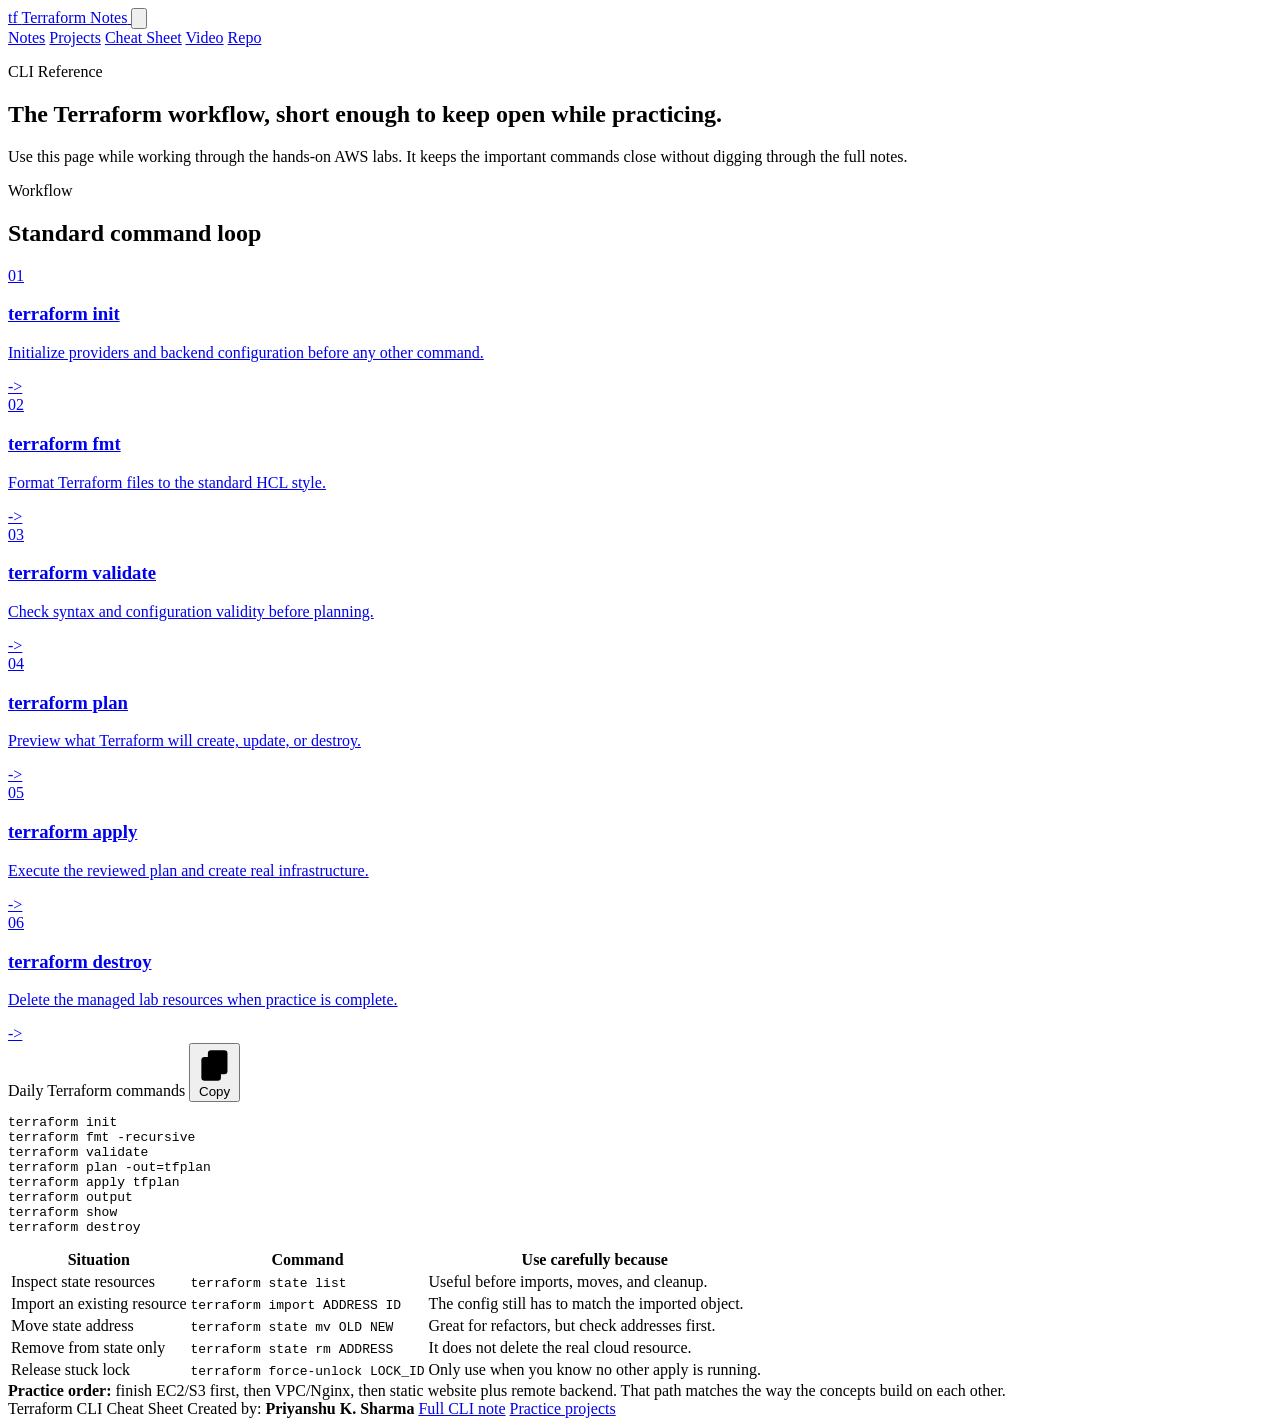
==== cheat-sheet.html @ c31a16b7 "feat: add author attribution to the footer of the cheat sheet" ====
<!DOCTYPE html>
<html lang="en">
<head>
  <meta charset="UTF-8">
  <meta name="viewport" content="width=device-width, initial-scale=1.0">
  <title>Terraform Cheat Sheet | One Shot Notes</title>
  <meta name="description" content="Terraform CLI cheat sheet for the Terraform In One Shot Hindi notes site.">
  <link rel="preconnect" href="https://fonts.googleapis.com">
  <link rel="preconnect" href="https://fonts.gstatic.com" crossorigin>
  <link href="https://fonts.googleapis.com/css2?family=DM+Sans:wght@400;500;600;700&family=Space+Mono:wght@400;700&display=swap" rel="stylesheet">
  <link rel="icon" href="assets/favicon.svg" type="image/svg+xml">
  <link rel="stylesheet" href="assets/css/site.css">
</head>
<body>
  <header class="site-header">
    <a class="brand" href="index.html" aria-label="Terraform Notes home">
      <span class="brand-mark">tf</span>
      <span>Terraform Notes</span>
    </a>
    <button class="nav-toggle" id="navToggle" aria-label="Toggle navigation" aria-expanded="false" aria-controls="siteNav">
      <svg viewBox="0 0 18 18" aria-hidden="true">
        <line x1="1" y1="4" x2="17" y2="4"/>
        <line x1="1" y1="9" x2="17" y2="9"/>
        <line x1="1" y1="14" x2="17" y2="14"/>
      </svg>
    </button>
    <nav class="site-nav" id="siteNav" aria-label="Primary navigation">
      <a href="index.html">Notes</a>
      <a href="projects.html">Projects</a>
      <a class="active" href="cheat-sheet.html">Cheat Sheet</a>
      <a href="https://www.youtube.com/watch?v=S9mohJI_R34" target="_blank" rel="noreferrer">Video</a>
      <a href="https://github.com/itspriyanshuks17/terraform_practice" target="_blank" rel="noreferrer">Repo</a>
    </nav>
  </header>

  <main class="page-shell">
    <section class="page-hero">
      <p class="eyebrow">CLI Reference</p>
      <h1>The Terraform workflow, short enough to keep open while practicing.</h1>
      <p>Use this page while working through the hands-on AWS labs. It keeps the important commands close without digging through the full notes.</p>
    </section>

    <section class="section">
      <div class="section-header">
        <span class="section-kicker">Workflow</span>
        <h2 class="section-title">Standard command loop</h2>
      </div>
      <div class="quick-grid">
        <a class="quick-card" href="note.html?id=cli">
          <div class="quick-label">01</div>
          <h3>terraform init</h3>
          <p>Initialize providers and backend configuration before any other command.</p>
          <span class="arrow">-&gt;</span>
        </a>
        <a class="quick-card" href="note.html?id=cli">
          <div class="quick-label">02</div>
          <h3>terraform fmt</h3>
          <p>Format Terraform files to the standard HCL style.</p>
          <span class="arrow">-&gt;</span>
        </a>
        <a class="quick-card" href="note.html?id=cli">
          <div class="quick-label">03</div>
          <h3>terraform validate</h3>
          <p>Check syntax and configuration validity before planning.</p>
          <span class="arrow">-&gt;</span>
        </a>
        <a class="quick-card" href="note.html?id=cli">
          <div class="quick-label">04</div>
          <h3>terraform plan</h3>
          <p>Preview what Terraform will create, update, or destroy.</p>
          <span class="arrow">-&gt;</span>
        </a>
        <a class="quick-card" href="note.html?id=cli">
          <div class="quick-label">05</div>
          <h3>terraform apply</h3>
          <p>Execute the reviewed plan and create real infrastructure.</p>
          <span class="arrow">-&gt;</span>
        </a>
        <a class="quick-card" href="note.html?id=cli">
          <div class="quick-label">06</div>
          <h3>terraform destroy</h3>
          <p>Delete the managed lab resources when practice is complete.</p>
          <span class="arrow">-&gt;</span>
        </a>
      </div>
    </section>

    <section class="article-section">
      <div class="code-card">
        <div class="code-title">
          <span>Daily Terraform commands</span>
          <button class="copy-btn" data-copy-btn aria-label="Copy code to clipboard">
            <svg viewBox="0 0 16 16" aria-hidden="true"><rect x="5" y="2" width="9" height="11" rx="1.5"/><rect x="2" y="5" width="9" height="11" rx="1.5"/></svg>
            <span>Copy</span>
          </button>
        </div>
        <pre><code>terraform init
terraform fmt -recursive
terraform validate
terraform plan -out=tfplan
terraform apply tfplan
terraform output
terraform show
terraform destroy</code></pre>
      </div>
    </section>

    <section class="article-section">
      <div class="note-table">
        <table>
          <thead>
            <tr>
              <th>Situation</th>
              <th>Command</th>
              <th>Use carefully because</th>
            </tr>
          </thead>
          <tbody>
            <tr>
              <td>Inspect state resources</td>
              <td><code>terraform state list</code></td>
              <td>Useful before imports, moves, and cleanup.</td>
            </tr>
            <tr>
              <td>Import an existing resource</td>
              <td><code>terraform import ADDRESS ID</code></td>
              <td>The config still has to match the imported object.</td>
            </tr>
            <tr>
              <td>Move state address</td>
              <td><code>terraform state mv OLD NEW</code></td>
              <td>Great for refactors, but check addresses first.</td>
            </tr>
            <tr>
              <td>Remove from state only</td>
              <td><code>terraform state rm ADDRESS</code></td>
              <td>It does not delete the real cloud resource.</td>
            </tr>
            <tr>
              <td>Release stuck lock</td>
              <td><code>terraform force-unlock LOCK_ID</code></td>
              <td>Only use when you know no other apply is running.</td>
            </tr>
          </tbody>
        </table>
      </div>
    </section>

    <section class="article-section">
      <div class="callout success">
        <strong>Practice order:</strong> finish EC2/S3 first, then VPC/Nginx, then static website plus remote backend. That path matches the way the concepts build on each other.
      </div>
    </section>
  </main>

  <footer class="site-footer">
    <span>Terraform CLI Cheat Sheet</span>
    <span>Created by: <strong>Priyanshu K. Sharma</strong></span>
    <span><a href="note.html?id=cli">Full CLI note</a></span>
    <span><a href="projects.html">Practice projects</a></span>
  </footer>
  <script src="assets/js/nav-toggle.js"></script>
</body>
</html>
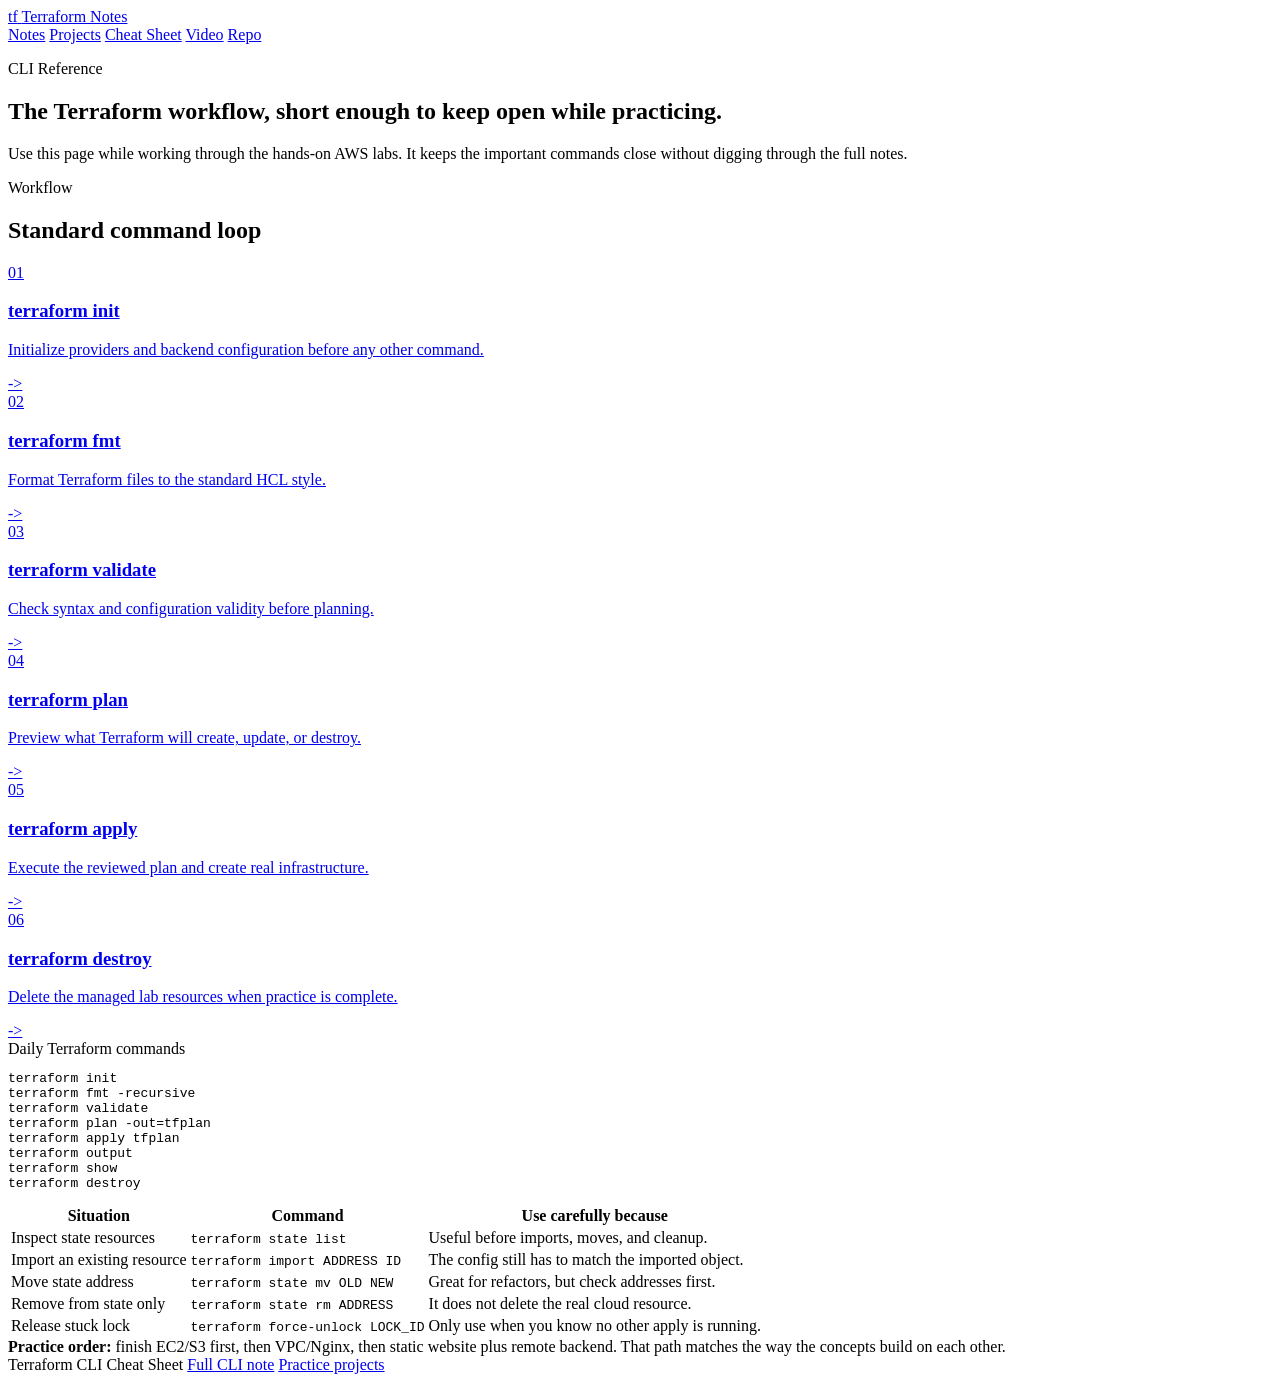
==== commit 0a5e5083: "feat: implement Terraform notes catalog system including note rendering, filtering, and site archite" ====
--- a/cheat-sheet.html
+++ b/cheat-sheet.html
@@ -17,14 +17,7 @@
       <span class="brand-mark">tf</span>
       <span>Terraform Notes</span>
     </a>
-    <button class="nav-toggle" id="navToggle" aria-label="Toggle navigation" aria-expanded="false" aria-controls="siteNav">
-      <svg viewBox="0 0 18 18" aria-hidden="true">
-        <line x1="1" y1="4" x2="17" y2="4"/>
-        <line x1="1" y1="9" x2="17" y2="9"/>
-        <line x1="1" y1="14" x2="17" y2="14"/>
-      </svg>
-    </button>
-    <nav class="site-nav" id="siteNav" aria-label="Primary navigation">
+    <nav class="site-nav" aria-label="Primary navigation">
       <a href="index.html">Notes</a>
       <a href="projects.html">Projects</a>
       <a class="active" href="cheat-sheet.html">Cheat Sheet</a>
@@ -87,13 +80,7 @@
 
     <section class="article-section">
       <div class="code-card">
-        <div class="code-title">
-          <span>Daily Terraform commands</span>
-          <button class="copy-btn" data-copy-btn aria-label="Copy code to clipboard">
-            <svg viewBox="0 0 16 16" aria-hidden="true"><rect x="5" y="2" width="9" height="11" rx="1.5"/><rect x="2" y="5" width="9" height="11" rx="1.5"/></svg>
-            <span>Copy</span>
-          </button>
-        </div>
+        <div class="code-title">Daily Terraform commands</div>
         <pre><code>terraform init
 terraform fmt -recursive
 terraform validate
@@ -155,10 +142,8 @@
 
   <footer class="site-footer">
     <span>Terraform CLI Cheat Sheet</span>
-    <span>Created by: <strong>Priyanshu K. Sharma</strong></span>
     <span><a href="note.html?id=cli">Full CLI note</a></span>
     <span><a href="projects.html">Practice projects</a></span>
   </footer>
-  <script src="assets/js/nav-toggle.js"></script>
 </body>
 </html>
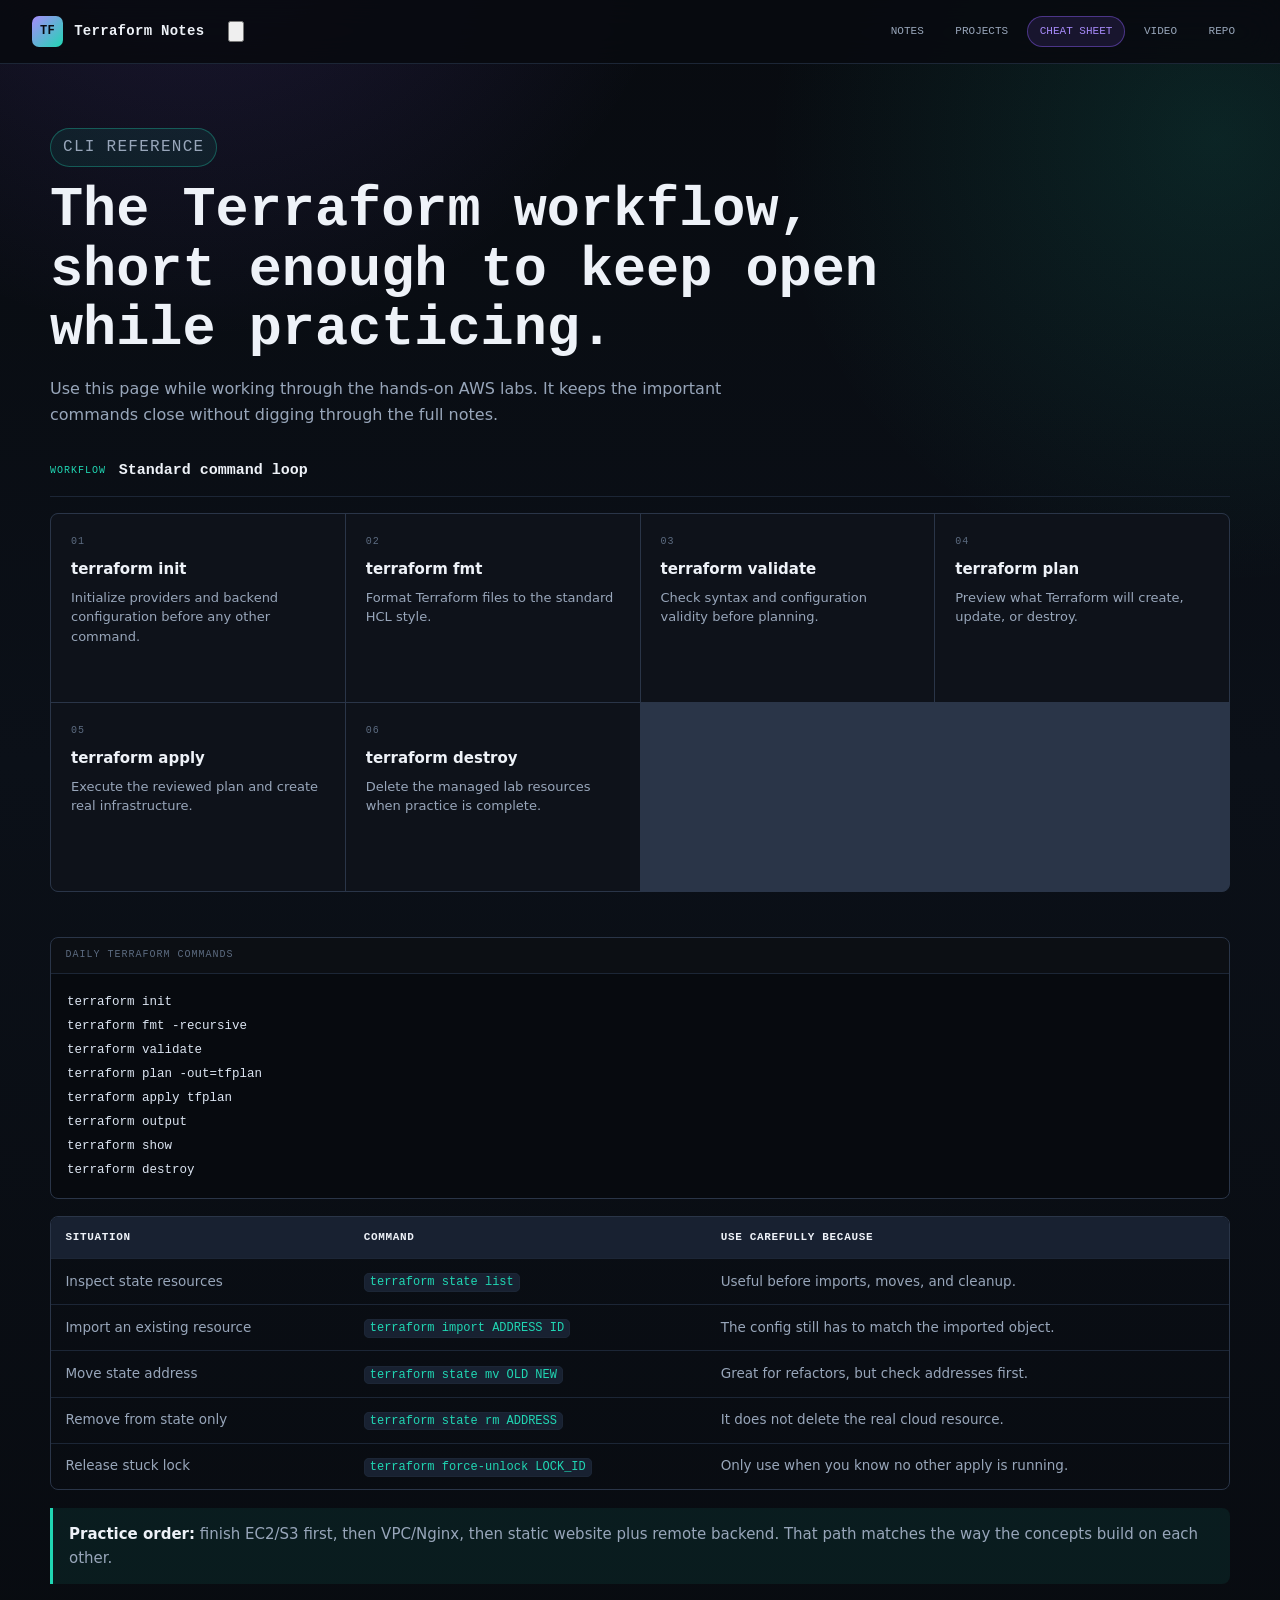
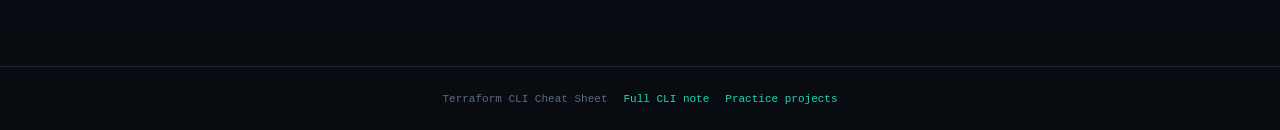
==== commit 4ff7dec0: "feat: implement mobile responsive navigation and collapsible sidebar with improved touch support and" ====
--- a/cheat-sheet.html
+++ b/cheat-sheet.html
@@ -17,7 +17,14 @@
       <span class="brand-mark">tf</span>
       <span>Terraform Notes</span>
     </a>
-    <nav class="site-nav" aria-label="Primary navigation">
+    <button class="nav-toggle" id="navToggle" aria-label="Toggle navigation" aria-expanded="false" aria-controls="siteNav">
+      <svg viewBox="0 0 18 18" aria-hidden="true">
+        <line x1="1" y1="4" x2="17" y2="4"/>
+        <line x1="1" y1="9" x2="17" y2="9"/>
+        <line x1="1" y1="14" x2="17" y2="14"/>
+      </svg>
+    </button>
+    <nav class="site-nav" id="siteNav" aria-label="Primary navigation">
       <a href="index.html">Notes</a>
       <a href="projects.html">Projects</a>
       <a class="active" href="cheat-sheet.html">Cheat Sheet</a>
@@ -145,5 +152,6 @@
     <span><a href="note.html?id=cli">Full CLI note</a></span>
     <span><a href="projects.html">Practice projects</a></span>
   </footer>
+  <script src="assets/js/nav-toggle.js"></script>
 </body>
 </html>
--- a/assets/css/site.css
+++ b/assets/css/site.css
@@ -0,0 +1,1056 @@
+:root {
+  --bg: #080b10;
+  --bg-soft: #0d1118;
+  --surface: #121824;
+  --surface-2: #182131;
+  --surface-3: #202b3d;
+  --border: #2a3548;
+  --border-soft: #1c2636;
+  --violet: #8b5cf6;
+  --violet-strong: #a78bfa;
+  --teal: #20d6b3;
+  --amber: #f59e0b;
+  --blue: #54a6ff;
+  --green: #39d98a;
+  --red: #ff6b6b;
+  --text: #eef2f8;
+  --muted: #98a6ba;
+  --dim: #5c6b80;
+  --code: #070a0f;
+  --mono: "Space Mono", ui-monospace, SFMono-Regular, Menlo, Consolas, monospace;
+  --sans: "DM Sans", system-ui, -apple-system, BlinkMacSystemFont, "Segoe UI", sans-serif;
+  --shadow: 0 22px 60px rgba(0, 0, 0, 0.32);
+}
+
+* {
+  box-sizing: border-box;
+}
+
+html {
+  scroll-behavior: smooth;
+}
+
+body {
+  margin: 0;
+  min-height: 100vh;
+  background:
+    radial-gradient(circle at 15% -10%, rgba(139, 92, 246, 0.18), transparent 32rem),
+    radial-gradient(circle at 95% 8%, rgba(32, 214, 179, 0.12), transparent 28rem),
+    linear-gradient(180deg, #080b10 0%, #0b1018 44%, #080b10 100%);
+  color: var(--text);
+  font-family: var(--sans);
+  font-size: 15px;
+  line-height: 1.6;
+}
+
+a {
+  color: inherit;
+}
+
+img {
+  display: block;
+  max-width: 100%;
+}
+
+.site-header {
+  position: sticky;
+  top: 0;
+  z-index: 20;
+  height: 64px;
+  display: flex;
+  align-items: center;
+  gap: 1.5rem;
+  padding: 0 2rem;
+  background: rgba(8, 11, 16, 0.9);
+  border-bottom: 1px solid var(--border-soft);
+  backdrop-filter: blur(18px);
+}
+
+.brand {
+  display: inline-flex;
+  align-items: center;
+  gap: 0.7rem;
+  color: var(--text);
+  font-family: var(--mono);
+  font-size: 14px;
+  font-weight: 700;
+  letter-spacing: 0.02em;
+  text-decoration: none;
+  white-space: nowrap;
+}
+
+.brand-mark {
+  width: 31px;
+  height: 31px;
+  display: inline-flex;
+  align-items: center;
+  justify-content: center;
+  border-radius: 7px;
+  color: #090b12;
+  background: linear-gradient(135deg, var(--violet-strong), var(--teal));
+  font-family: var(--mono);
+  font-size: 12px;
+  font-weight: 700;
+  text-transform: uppercase;
+}
+
+.site-nav {
+  margin-left: auto;
+  display: flex;
+  align-items: center;
+  gap: 0.35rem;
+  overflow-x: auto;
+}
+
+.site-nav a {
+  border: 1px solid transparent;
+  border-radius: 999px;
+  color: var(--muted);
+  font-family: var(--mono);
+  font-size: 11px;
+  line-height: 1;
+  padding: 0.55rem 0.75rem;
+  text-decoration: none;
+  text-transform: uppercase;
+  white-space: nowrap;
+}
+
+.site-nav a:hover,
+.site-nav a.active {
+  border-color: rgba(139, 92, 246, 0.45);
+  background: rgba(139, 92, 246, 0.13);
+  color: var(--violet-strong);
+}
+
+.hero {
+  width: min(1180px, calc(100% - 4rem));
+  margin: 0 auto;
+  min-height: 560px;
+  display: grid;
+  grid-template-columns: minmax(0, 1.04fr) minmax(320px, 0.82fr);
+  align-items: center;
+  gap: clamp(2rem, 4vw, 4rem);
+  padding: 3rem 0 2rem;
+}
+
+.hero-copy {
+  min-width: 0;
+}
+
+.eyebrow {
+  width: fit-content;
+  margin: 0 0 1rem;
+  border: 1px solid rgba(32, 214, 179, 0.32);
+  border-radius: 999px;
+  background: rgba(32, 214, 179, 0.08);
+  color: var(--teal);
+  font-family: var(--mono);
+  font-size: 11px;
+  letter-spacing: 0.08em;
+  padding: 0.35rem 0.75rem;
+  text-transform: uppercase;
+}
+
+.hero h1 {
+  max-width: 770px;
+  margin: 0;
+  font-family: var(--mono);
+  font-size: 4.35rem;
+  line-height: 1.05;
+  letter-spacing: 0;
+}
+
+.hero-sub {
+  max-width: 680px;
+  margin: 1.25rem 0 0;
+  color: var(--muted);
+  font-size: 1.02rem;
+}
+
+.hero-actions {
+  display: flex;
+  flex-wrap: wrap;
+  gap: 0.75rem;
+  margin-top: 1.6rem;
+}
+
+.btn {
+  display: inline-flex;
+  align-items: center;
+  justify-content: center;
+  min-height: 40px;
+  border: 1px solid var(--border);
+  border-radius: 8px;
+  background: var(--surface);
+  color: var(--text);
+  font-family: var(--mono);
+  font-size: 12px;
+  font-weight: 700;
+  letter-spacing: 0.02em;
+  padding: 0.7rem 1rem;
+  text-decoration: none;
+  text-transform: uppercase;
+  transition: transform 0.16s ease, border-color 0.16s ease, background 0.16s ease;
+}
+
+.btn:hover {
+  border-color: var(--teal);
+  transform: translateY(-1px);
+}
+
+.btn.primary {
+  border-color: transparent;
+  background: linear-gradient(135deg, var(--violet), var(--teal));
+  color: #05070b;
+}
+
+.hero-stats {
+  display: flex;
+  flex-wrap: wrap;
+  gap: 1.8rem;
+  margin-top: 2rem;
+}
+
+.hero-stats div {
+  min-width: 92px;
+}
+
+.hero-stats strong {
+  display: block;
+  color: var(--violet-strong);
+  font-family: var(--mono);
+  font-size: 1.75rem;
+  line-height: 1;
+}
+
+.hero-stats span {
+  color: var(--dim);
+  font-family: var(--mono);
+  font-size: 10px;
+  letter-spacing: 0.1em;
+  text-transform: uppercase;
+}
+
+.video-preview {
+  position: relative;
+  align-self: center;
+  overflow: hidden;
+  border: 1px solid var(--border);
+  border-radius: 8px;
+  background: var(--surface);
+  box-shadow: var(--shadow);
+  text-decoration: none;
+}
+
+.video-preview::after {
+  content: "";
+  position: absolute;
+  inset: 0;
+  border: 1px solid rgba(255, 255, 255, 0.06);
+  border-radius: inherit;
+  pointer-events: none;
+}
+
+.video-preview img {
+  width: 100%;
+  aspect-ratio: 16 / 9;
+  object-fit: cover;
+  filter: saturate(1.05) contrast(1.04);
+  transition: transform 0.25s ease;
+}
+
+.video-preview:hover img {
+  transform: scale(1.025);
+}
+
+.play-chip {
+  position: absolute;
+  right: 1rem;
+  bottom: 1rem;
+  border-radius: 999px;
+  background: rgba(8, 11, 16, 0.88);
+  border: 1px solid rgba(255, 255, 255, 0.14);
+  color: var(--text);
+  font-family: var(--mono);
+  font-size: 11px;
+  font-weight: 700;
+  padding: 0.45rem 0.75rem;
+  text-transform: uppercase;
+}
+
+.toolbar {
+  width: min(1180px, calc(100% - 4rem));
+  margin: 0 auto;
+  display: flex;
+  align-items: end;
+  gap: 1rem;
+  padding: 0 0 1rem;
+}
+
+.search-box {
+  flex: 1;
+  position: relative;
+}
+
+.search-box span {
+  display: block;
+  margin-bottom: 0.4rem;
+  color: var(--dim);
+  font-family: var(--mono);
+  font-size: 10px;
+  letter-spacing: 0.1em;
+  text-transform: uppercase;
+}
+
+.search-box input {
+  width: 100%;
+  min-height: 44px;
+  border: 1px solid var(--border);
+  border-radius: 8px;
+  background: rgba(18, 24, 36, 0.85);
+  color: var(--text);
+  font: 500 14px var(--sans);
+  outline: none;
+  padding: 0.72rem 0.95rem;
+}
+
+.search-box input:focus {
+  border-color: var(--violet);
+  box-shadow: 0 0 0 3px rgba(139, 92, 246, 0.16);
+}
+
+.visible-count {
+  min-height: 44px;
+  display: flex;
+  align-items: center;
+  border: 1px solid var(--border);
+  border-radius: 8px;
+  background: rgba(18, 24, 36, 0.7);
+  color: var(--muted);
+  font-family: var(--mono);
+  font-size: 11px;
+  padding: 0 0.95rem;
+  white-space: nowrap;
+}
+
+.visible-count strong {
+  color: var(--teal);
+  margin-right: 0.35rem;
+}
+
+.filter-bar {
+  width: min(1180px, calc(100% - 4rem));
+  margin: 0 auto 1.5rem;
+  display: flex;
+  flex-wrap: wrap;
+  gap: 0.55rem;
+}
+
+.filter-btn {
+  border: 1px solid var(--border);
+  border-radius: 999px;
+  background: transparent;
+  color: var(--muted);
+  cursor: pointer;
+  font-family: var(--mono);
+  font-size: 10.5px;
+  letter-spacing: 0.06em;
+  padding: 0.55rem 0.8rem;
+  text-transform: uppercase;
+}
+
+.filter-btn:hover,
+.filter-btn.active {
+  border-color: var(--violet);
+  background: rgba(139, 92, 246, 0.16);
+  color: var(--violet-strong);
+}
+
+.catalog {
+  width: min(1180px, calc(100% - 4rem));
+  margin: 0 auto;
+  padding-bottom: 4rem;
+}
+
+.section {
+  margin-bottom: 2.8rem;
+}
+
+.section-header {
+  display: flex;
+  align-items: center;
+  gap: 0.8rem;
+  margin-bottom: 1rem;
+  border-bottom: 1px solid var(--border-soft);
+  padding-bottom: 0.8rem;
+}
+
+.section-kicker {
+  color: var(--teal);
+  font-family: var(--mono);
+  font-size: 10px;
+  letter-spacing: 0.1em;
+  text-transform: uppercase;
+}
+
+.section-title {
+  margin: 0;
+  color: var(--text);
+  font-family: var(--mono);
+  font-size: 15px;
+}
+
+.section-count {
+  margin-left: auto;
+  color: var(--dim);
+  font-family: var(--mono);
+  font-size: 11px;
+}
+
+.notes-grid,
+.project-grid,
+.quick-grid {
+  display: grid;
+  grid-template-columns: repeat(auto-fit, minmax(290px, 1fr));
+  gap: 1px;
+  overflow: hidden;
+  border: 1px solid var(--border);
+  border-radius: 8px;
+  background: var(--border);
+}
+
+.note-card,
+.project-card,
+.quick-card {
+  position: relative;
+  display: block;
+  min-height: 188px;
+  background: rgba(13, 17, 24, 0.96);
+  padding: 1.25rem;
+  color: var(--text);
+  text-decoration: none;
+  transition: background 0.16s ease;
+}
+
+.note-card::before,
+.project-card::before,
+.quick-card::before {
+  content: "";
+  position: absolute;
+  inset: 0 auto 0 0;
+  width: 3px;
+  background: transparent;
+  transition: background 0.16s ease;
+}
+
+.note-card:hover,
+.project-card:hover,
+.quick-card:hover {
+  background: var(--surface);
+}
+
+.note-card:hover::before,
+.project-card:hover::before,
+.quick-card:hover::before {
+  background: var(--teal);
+}
+
+.note-num,
+.project-level,
+.quick-label {
+  color: var(--dim);
+  font-family: var(--mono);
+  font-size: 10px;
+  letter-spacing: 0.1em;
+  margin-bottom: 0.65rem;
+  text-transform: uppercase;
+}
+
+.note-title,
+.project-card h3,
+.quick-card h3 {
+  margin: 0 1.5rem 0.5rem 0;
+  color: var(--text);
+  font-size: 15px;
+  font-weight: 700;
+  line-height: 1.3;
+}
+
+.note-desc,
+.project-card p,
+.quick-card p {
+  margin: 0 0 0.9rem;
+  color: var(--muted);
+  font-size: 13px;
+  line-height: 1.5;
+}
+
+.tag-row {
+  display: flex;
+  flex-wrap: wrap;
+  gap: 0.4rem;
+}
+
+.tag {
+  border: 1px solid rgba(32, 214, 179, 0.22);
+  border-radius: 5px;
+  background: rgba(32, 214, 179, 0.08);
+  color: var(--teal);
+  font-family: var(--mono);
+  font-size: 9px;
+  letter-spacing: 0.06em;
+  padding: 0.2rem 0.42rem;
+  text-transform: uppercase;
+}
+
+.tag.violet {
+  border-color: rgba(139, 92, 246, 0.25);
+  background: rgba(139, 92, 246, 0.1);
+  color: var(--violet-strong);
+}
+
+.tag.amber {
+  border-color: rgba(245, 158, 11, 0.25);
+  background: rgba(245, 158, 11, 0.1);
+  color: var(--amber);
+}
+
+.arrow {
+  position: absolute;
+  top: 1.25rem;
+  right: 1.2rem;
+  color: var(--teal);
+  font-family: var(--mono);
+  opacity: 0;
+  transform: translateX(-4px);
+  transition: opacity 0.16s ease, transform 0.16s ease;
+}
+
+.note-card:hover .arrow,
+.project-card:hover .arrow,
+.quick-card:hover .arrow {
+  opacity: 1;
+  transform: translateX(0);
+}
+
+.hidden,
+.section.hidden {
+  display: none !important;
+}
+
+.no-results {
+  display: none;
+  width: min(1180px, calc(100% - 4rem));
+  margin: 0 auto 4rem;
+  border: 1px dashed var(--border);
+  border-radius: 8px;
+  color: var(--muted);
+  padding: 3rem 1.5rem;
+  text-align: center;
+}
+
+.empty-mark {
+  width: 44px;
+  height: 44px;
+  display: inline-flex;
+  align-items: center;
+  justify-content: center;
+  border: 1px solid var(--border);
+  border-radius: 8px;
+  color: var(--amber);
+  font-family: var(--mono);
+  font-weight: 700;
+  margin-bottom: 0.8rem;
+}
+
+.page-shell {
+  width: min(1180px, calc(100% - 4rem));
+  margin: 0 auto;
+  padding: 3rem 0 4rem;
+}
+
+.page-hero {
+  margin-bottom: 2rem;
+}
+
+.page-hero .eyebrow {
+  margin-bottom: 0.9rem;
+}
+
+.page-hero h1 {
+  max-width: 840px;
+  margin: 0;
+  font-family: var(--mono);
+  font-size: 3.45rem;
+  line-height: 1.08;
+}
+
+.page-hero p {
+  max-width: 760px;
+  margin: 1rem 0 0;
+  color: var(--muted);
+  font-size: 1rem;
+}
+
+.note-layout {
+  display: grid;
+  grid-template-columns: 250px minmax(0, 1fr);
+  gap: 2rem;
+  align-items: start;
+}
+
+.note-sidebar {
+  position: sticky;
+  top: 86px;
+  max-height: calc(100vh - 112px);
+  overflow: auto;
+  border: 1px solid var(--border);
+  border-radius: 8px;
+  background: rgba(13, 17, 24, 0.78);
+  padding: 0.75rem;
+}
+
+.note-sidebar h2 {
+  margin: 0.2rem 0 0.7rem;
+  color: var(--dim);
+  font-family: var(--mono);
+  font-size: 10px;
+  letter-spacing: 0.1em;
+  text-transform: uppercase;
+}
+
+.side-link {
+  display: block;
+  border-radius: 7px;
+  color: var(--muted);
+  font-size: 13px;
+  padding: 0.48rem 0.55rem;
+  text-decoration: none;
+}
+
+.side-link:hover,
+.side-link.active {
+  background: var(--surface-2);
+  color: var(--text);
+}
+
+.note-article {
+  min-width: 0;
+}
+
+.note-topline {
+  display: flex;
+  flex-wrap: wrap;
+  align-items: center;
+  gap: 0.5rem;
+  margin-bottom: 0.8rem;
+}
+
+.note-article h1 {
+  margin: 0;
+  color: var(--text);
+  font-family: var(--mono);
+  font-size: 2.85rem;
+  line-height: 1.1;
+}
+
+.note-summary {
+  max-width: 760px;
+  margin: 1rem 0 1.6rem;
+  color: var(--muted);
+  font-size: 1rem;
+}
+
+.article-section {
+  margin: 1.1rem 0;
+}
+
+.article-section > h2 {
+  margin: 2rem 0 0.8rem;
+  border-bottom: 1px solid var(--border-soft);
+  color: var(--text);
+  font-family: var(--mono);
+  font-size: 15px;
+  padding-bottom: 0.6rem;
+}
+
+.lead {
+  color: var(--muted);
+  margin: 0 0 1rem;
+}
+
+.feature-grid {
+  display: grid;
+  grid-template-columns: repeat(auto-fit, minmax(210px, 1fr));
+  gap: 1px;
+  overflow: hidden;
+  border: 1px solid var(--border);
+  border-radius: 8px;
+  background: var(--border);
+}
+
+.feature-item {
+  background: var(--surface);
+  padding: 1rem;
+}
+
+.feature-item h3 {
+  margin: 0 0 0.35rem;
+  color: var(--teal);
+  font-size: 13px;
+}
+
+.feature-item p {
+  margin: 0;
+  color: var(--muted);
+  font-size: 13px;
+}
+
+.callout {
+  border-left: 3px solid var(--violet);
+  border-radius: 0 8px 8px 0;
+  background: rgba(139, 92, 246, 0.08);
+  color: var(--muted);
+  padding: 0.9rem 1rem;
+}
+
+.callout strong {
+  color: var(--text);
+}
+
+.callout.success {
+  border-color: var(--teal);
+  background: rgba(32, 214, 179, 0.08);
+}
+
+.callout.warn {
+  border-color: var(--amber);
+  background: rgba(245, 158, 11, 0.08);
+}
+
+.code-card {
+  overflow: hidden;
+  border: 1px solid var(--border);
+  border-radius: 8px;
+  background: var(--code);
+}
+
+.code-title {
+  display: flex;
+  align-items: center;
+  min-height: 36px;
+  border-bottom: 1px solid var(--border-soft);
+  background: rgba(255, 255, 255, 0.02);
+  color: var(--dim);
+  font-family: var(--mono);
+  font-size: 10px;
+  letter-spacing: 0.1em;
+  padding: 0 0.9rem;
+  text-transform: uppercase;
+}
+
+pre {
+  margin: 0;
+  overflow-x: auto;
+  padding: 1rem;
+}
+
+code {
+  font-family: var(--mono);
+  font-size: 12.5px;
+}
+
+pre code {
+  color: #dce5f2;
+  line-height: 1.7;
+}
+
+p code,
+li code,
+td code {
+  border: 1px solid var(--border-soft);
+  border-radius: 5px;
+  background: var(--surface-2);
+  color: var(--teal);
+  font-size: 12px;
+  padding: 0.08rem 0.32rem;
+}
+
+.note-table {
+  width: 100%;
+  overflow: auto;
+  border: 1px solid var(--border);
+  border-radius: 8px;
+}
+
+table {
+  width: 100%;
+  border-collapse: collapse;
+  min-width: 620px;
+}
+
+th,
+td {
+  border-bottom: 1px solid var(--border-soft);
+  padding: 0.72rem 0.9rem;
+  text-align: left;
+  vertical-align: top;
+}
+
+th {
+  background: var(--surface-2);
+  color: var(--text);
+  font-family: var(--mono);
+  font-size: 11px;
+  letter-spacing: 0.06em;
+  text-transform: uppercase;
+}
+
+td {
+  color: var(--muted);
+  font-size: 13.5px;
+}
+
+tr:last-child td {
+  border-bottom: 0;
+}
+
+.flow-list {
+  display: grid;
+  gap: 0.75rem;
+}
+
+.flow-step {
+  display: grid;
+  grid-template-columns: 36px minmax(0, 1fr);
+  gap: 0.75rem;
+  align-items: start;
+}
+
+.flow-num {
+  width: 30px;
+  height: 30px;
+  display: inline-flex;
+  align-items: center;
+  justify-content: center;
+  border-radius: 50%;
+  background: linear-gradient(135deg, var(--violet), var(--teal));
+  color: #05070b;
+  font-family: var(--mono);
+  font-size: 12px;
+  font-weight: 700;
+}
+
+.flow-step h3 {
+  margin: 0 0 0.15rem;
+  font-size: 14px;
+}
+
+.flow-step p {
+  margin: 0;
+  color: var(--muted);
+  font-size: 13px;
+}
+
+.clean-list {
+  display: grid;
+  gap: 0.6rem;
+  margin: 0;
+  padding-left: 1.1rem;
+  color: var(--muted);
+}
+
+.clean-list strong {
+  color: var(--text);
+}
+
+.pager {
+  display: flex;
+  justify-content: space-between;
+  gap: 1rem;
+  margin-top: 2rem;
+  border-top: 1px solid var(--border-soft);
+  padding-top: 1.2rem;
+}
+
+.pager a {
+  max-width: 48%;
+  border: 1px solid var(--border);
+  border-radius: 8px;
+  background: var(--surface);
+  color: var(--text);
+  font-family: var(--mono);
+  font-size: 12px;
+  padding: 0.8rem 1rem;
+  text-decoration: none;
+}
+
+.pager a:hover {
+  border-color: var(--teal);
+}
+
+.project-detail {
+  margin-bottom: 2rem;
+  border: 1px solid var(--border);
+  border-radius: 8px;
+  background: rgba(13, 17, 24, 0.75);
+  padding: 1.25rem;
+}
+
+.project-detail h2 {
+  margin: 0 0 0.5rem;
+  font-family: var(--mono);
+  font-size: 17px;
+}
+
+.project-meta {
+  display: flex;
+  flex-wrap: wrap;
+  gap: 0.5rem;
+  margin: 0.85rem 0 1rem;
+}
+
+.resource-links {
+  display: flex;
+  flex-wrap: wrap;
+  gap: 0.65rem;
+  margin-top: 1rem;
+}
+
+.resource-links a {
+  color: var(--teal);
+  font-family: var(--mono);
+  font-size: 12px;
+  text-decoration: none;
+}
+
+.resource-links a:hover {
+  text-decoration: underline;
+}
+
+.site-footer {
+  display: flex;
+  flex-wrap: wrap;
+  justify-content: center;
+  gap: 0.6rem 1rem;
+  border-top: 1px solid var(--border-soft);
+  color: var(--dim);
+  font-family: var(--mono);
+  font-size: 11px;
+  padding: 1.5rem 2rem;
+  text-align: center;
+}
+
+.site-footer a {
+  color: var(--teal);
+  text-decoration: none;
+}
+
+.site-footer a:hover {
+  text-decoration: underline;
+}
+
+::-webkit-scrollbar {
+  width: 8px;
+  height: 8px;
+}
+
+::-webkit-scrollbar-track {
+  background: var(--bg);
+}
+
+::-webkit-scrollbar-thumb {
+  background: var(--surface-3);
+  border-radius: 999px;
+}
+
+@media (max-width: 900px) {
+  .site-header {
+    height: auto;
+    align-items: flex-start;
+    flex-direction: column;
+    gap: 0.75rem;
+    padding: 0.85rem 1rem;
+  }
+
+  .site-nav {
+    width: 100%;
+    margin-left: 0;
+    padding-bottom: 0.15rem;
+  }
+
+  .hero {
+    width: min(100% - 2rem, 680px);
+    min-height: 0;
+    grid-template-columns: 1fr;
+    padding: 2rem 0 1.5rem;
+  }
+
+  .toolbar,
+  .filter-bar,
+  .catalog,
+  .no-results,
+  .page-shell {
+    width: min(100% - 2rem, 680px);
+  }
+
+  .toolbar {
+    align-items: stretch;
+    flex-direction: column;
+  }
+
+  .visible-count {
+    justify-content: center;
+  }
+
+  .note-layout {
+    grid-template-columns: 1fr;
+  }
+
+  .note-sidebar {
+    position: static;
+    max-height: none;
+  }
+
+  .hero h1 {
+    font-size: 3rem;
+  }
+
+  .page-hero h1 {
+    font-size: 2.75rem;
+  }
+
+  .note-article h1 {
+    font-size: 2.35rem;
+  }
+}
+
+@media (max-width: 560px) {
+  body {
+    font-size: 14px;
+  }
+
+  .hero h1,
+  .page-hero h1,
+  .note-article h1 {
+    font-size: 2rem;
+  }
+
+  .hero-stats {
+    gap: 1rem;
+  }
+
+  .notes-grid,
+  .project-grid,
+  .quick-grid {
+    grid-template-columns: 1fr;
+  }
+
+  .pager {
+    flex-direction: column;
+  }
+
+  .pager a {
+    max-width: 100%;
+  }
+}
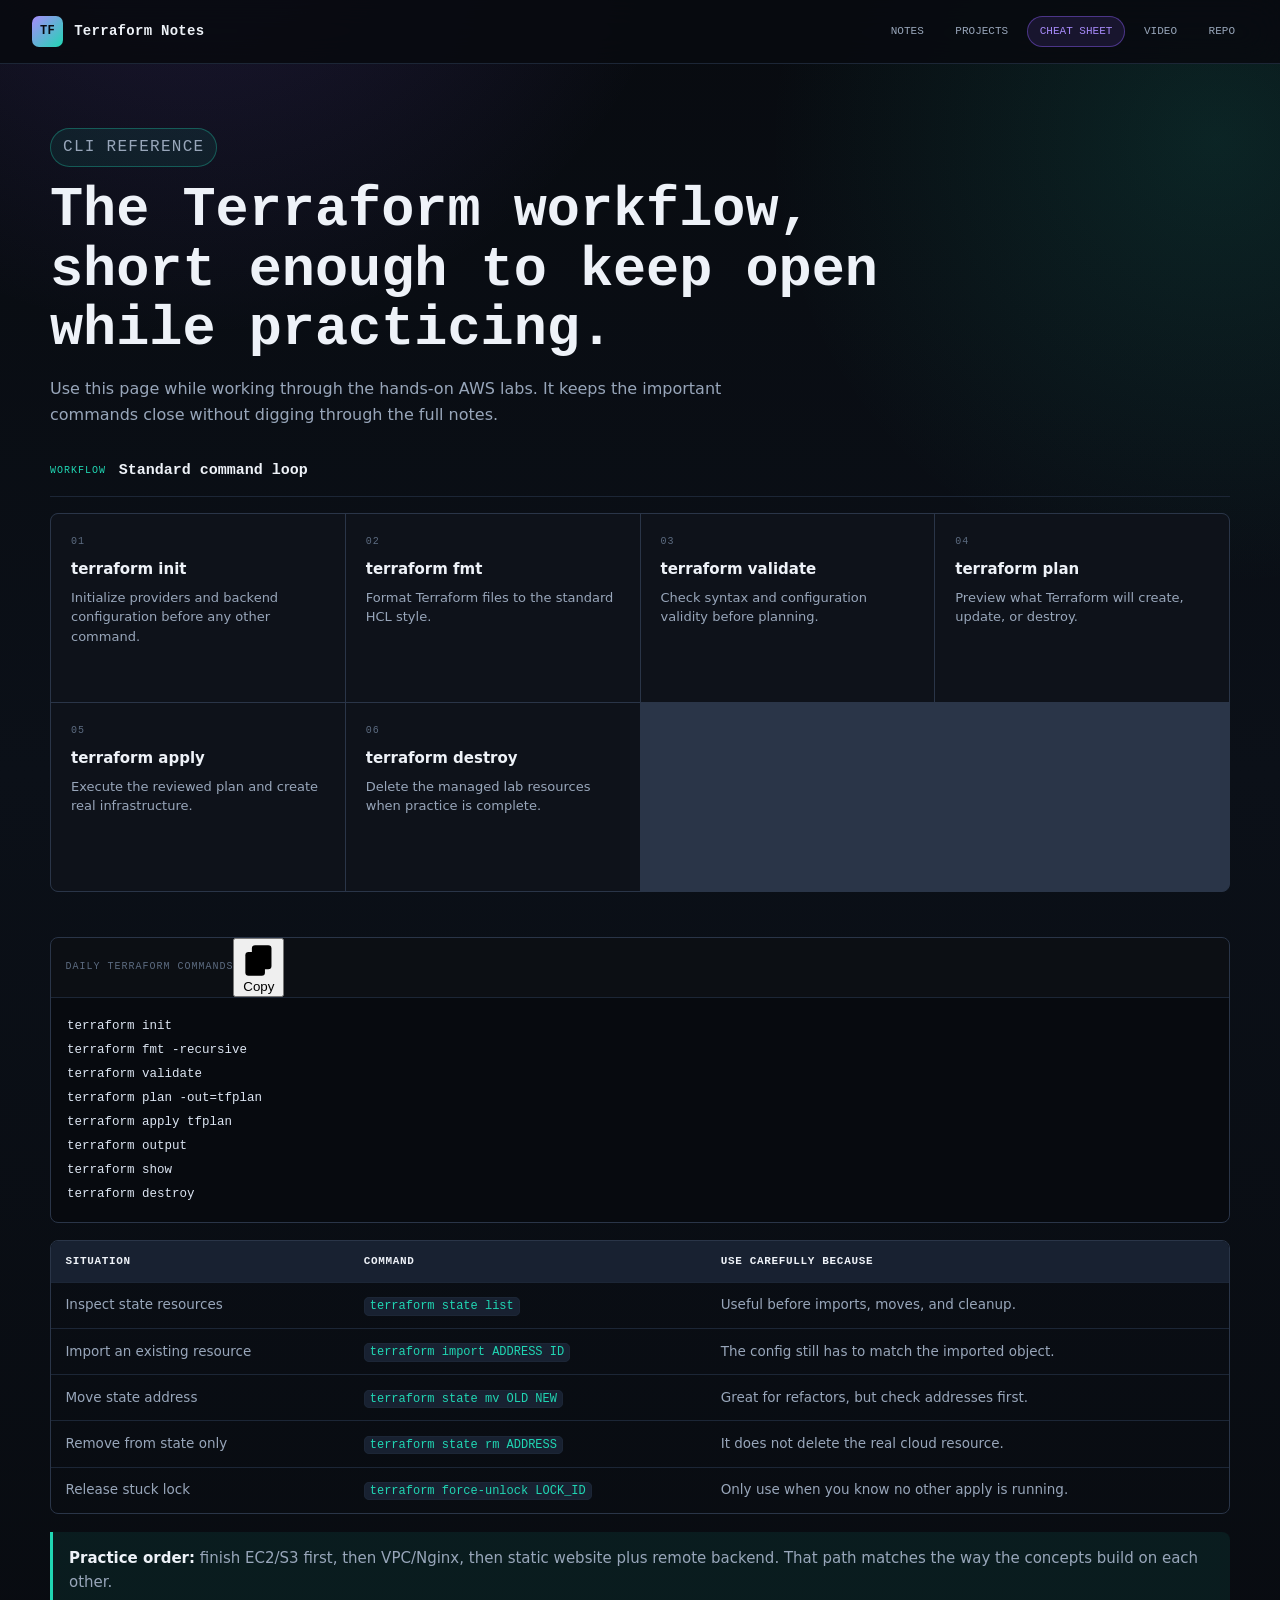
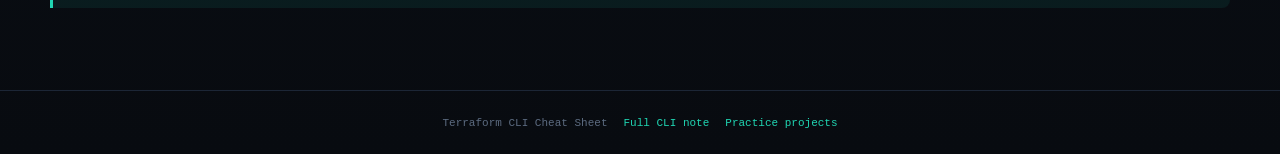
==== commit 40b2e209: "feat: add copy-to-clipboard functionality to code blocks with styling and interaction logic" ====
--- a/cheat-sheet.html
+++ b/cheat-sheet.html
@@ -87,7 +87,13 @@
 
     <section class="article-section">
       <div class="code-card">
-        <div class="code-title">Daily Terraform commands</div>
+        <div class="code-title">
+          <span>Daily Terraform commands</span>
+          <button class="copy-btn" data-copy-btn aria-label="Copy code to clipboard">
+            <svg viewBox="0 0 16 16" aria-hidden="true"><rect x="5" y="2" width="9" height="11" rx="1.5"/><rect x="2" y="5" width="9" height="11" rx="1.5"/></svg>
+            <span>Copy</span>
+          </button>
+        </div>
         <pre><code>terraform init
 terraform fmt -recursive
 terraform validate
--- a/assets/css/site.css
+++ b/assets/css/site.css
@@ -26,6 +26,17 @@
   box-sizing: border-box;
 }
 
+/* Safe-area padding for notched / Dynamic Island iPhones */
+@supports (padding-top: env(safe-area-inset-top)) {
+  .site-header {
+    padding-left: max(1.25rem, env(safe-area-inset-left));
+    padding-right: max(1.25rem, env(safe-area-inset-right));
+  }
+  .site-footer {
+    padding-bottom: max(1.5rem, env(safe-area-inset-bottom));
+  }
+}
+
 html {
   scroll-behavior: smooth;
 }
@@ -231,18 +242,21 @@
   text-transform: uppercase;
 }
 
-.video-preview {
+.hero-illustration {
   position: relative;
   align-self: center;
   overflow: hidden;
   border: 1px solid var(--border);
-  border-radius: 8px;
+  border-radius: 16px;
   background: var(--surface);
-  box-shadow: var(--shadow);
-  text-decoration: none;
-}
-
-.video-preview::after {
+  box-shadow:
+    0 0 0 1px rgba(139, 92, 246, 0.12),
+    0 24px 64px rgba(0, 0, 0, 0.42),
+    0 0 80px rgba(139, 92, 246, 0.08);
+  transition: transform 0.3s ease, box-shadow 0.3s ease;
+}
+
+.hero-illustration::after {
   content: "";
   position: absolute;
   inset: 0;
@@ -251,31 +265,19 @@
   pointer-events: none;
 }
 
-.video-preview img {
+.hero-illustration:hover {
+  transform: translateY(-4px) scale(1.01);
+  box-shadow:
+    0 0 0 1px rgba(139, 92, 246, 0.22),
+    0 32px 80px rgba(0, 0, 0, 0.5),
+    0 0 120px rgba(139, 92, 246, 0.14);
+}
+
+.hero-illustration img {
   width: 100%;
-  aspect-ratio: 16 / 9;
+  aspect-ratio: 1 / 1;
   object-fit: cover;
-  filter: saturate(1.05) contrast(1.04);
-  transition: transform 0.25s ease;
-}
-
-.video-preview:hover img {
-  transform: scale(1.025);
-}
-
-.play-chip {
-  position: absolute;
-  right: 1rem;
-  bottom: 1rem;
-  border-radius: 999px;
-  background: rgba(8, 11, 16, 0.88);
-  border: 1px solid rgba(255, 255, 255, 0.14);
-  color: var(--text);
-  font-family: var(--mono);
-  font-size: 11px;
-  font-weight: 700;
-  padding: 0.45rem 0.75rem;
-  text-transform: uppercase;
+  display: block;
 }
 
 .toolbar {
@@ -950,6 +952,15 @@
   text-decoration: underline;
 }
 
+.footer-credit {
+  color: var(--muted);
+}
+
+.footer-credit strong {
+  color: var(--text);
+  font-weight: 600;
+}
+
 ::-webkit-scrollbar {
   width: 8px;
   height: 8px;
@@ -964,26 +975,93 @@
   border-radius: 999px;
 }
 
+/* ─── Hamburger toggle (mobile nav) ─── */
+.nav-toggle {
+  display: none;
+  margin-left: auto;
+  background: none;
+  border: 1px solid var(--border);
+  border-radius: 7px;
+  cursor: pointer;
+  padding: 0.45rem 0.6rem;
+  color: var(--muted);
+  line-height: 1;
+  transition: border-color 0.16s ease, color 0.16s ease;
+}
+
+.nav-toggle:hover {
+  border-color: var(--violet);
+  color: var(--violet-strong);
+}
+
+.nav-toggle svg {
+  display: block;
+  width: 18px;
+  height: 18px;
+  stroke: currentColor;
+  stroke-width: 2;
+  fill: none;
+  stroke-linecap: round;
+}
+
+.nav-toggle svg line {
+  transition: all 0.2s ease;
+}
+
+/* ─── Note sidebar toggle (mobile) ─── */
+.note-sidebar-toggle {
+  display: none; /* shown only at ≤900px via media query */
+}
+
+.note-sidebar-toggle svg {
+  flex-shrink: 0;
+  transition: transform 0.2s ease;
+}
+
+/* ─── Tablet / large mobile (≤ 900 px) ─── */
 @media (max-width: 900px) {
   .site-header {
     height: auto;
-    align-items: flex-start;
-    flex-direction: column;
-    gap: 0.75rem;
-    padding: 0.85rem 1rem;
+    flex-wrap: wrap;
+    padding: 0.75rem 1.25rem;
+    gap: 0;
+  }
+
+  .nav-toggle {
+    display: flex;
+    align-items: center;
+    justify-content: center;
   }
 
   .site-nav {
     width: 100%;
     margin-left: 0;
-    padding-bottom: 0.15rem;
+    display: none;
+    flex-direction: column;
+    align-items: flex-start;
+    gap: 0.25rem;
+    padding: 0.6rem 0 0.3rem;
+    border-top: 1px solid var(--border-soft);
+    margin-top: 0.6rem;
+  }
+
+  .site-nav.open {
+    display: flex;
+  }
+
+  .site-nav a {
+    width: 100%;
+    border-radius: 7px;
+    padding: 0.65rem 0.9rem;
+    font-size: 12px;
   }
 
   .hero {
-    width: min(100% - 2rem, 680px);
+    width: calc(100% - 2.5rem);
     min-height: 0;
     grid-template-columns: 1fr;
     padding: 2rem 0 1.5rem;
+    gap: 1.75rem;
   }
 
   .toolbar,
@@ -991,7 +1069,7 @@
   .catalog,
   .no-results,
   .page-shell {
-    width: min(100% - 2rem, 680px);
+    width: calc(100% - 2.5rem);
   }
 
   .toolbar {
@@ -1012,32 +1090,77 @@
     max-height: none;
   }
 
+  /* Sidebar collapsible on tablet */
+  .note-sidebar-toggle {
+    display: flex;
+    width: 100%;
+    align-items: center;
+    justify-content: space-between;
+    background: none;
+    border: none;
+    color: var(--dim);
+    cursor: pointer;
+    font-family: var(--mono);
+    font-size: 10px;
+    letter-spacing: 0.1em;
+    padding: 0.2rem 0.25rem 0.7rem;
+    text-transform: uppercase;
+  }
+
+  #noteList.collapsed {
+    display: none;
+  }
+
   .hero h1 {
-    font-size: 3rem;
+    font-size: clamp(2rem, 7vw, 3rem);
   }
 
   .page-hero h1 {
-    font-size: 2.75rem;
+    font-size: clamp(1.75rem, 6vw, 2.75rem);
   }
 
   .note-article h1 {
-    font-size: 2.35rem;
-  }
-}
-
-@media (max-width: 560px) {
+    font-size: clamp(1.6rem, 5.5vw, 2.35rem);
+  }
+}
+
+/* ─── Small mobile (≤ 600 px) ─── */
+@media (max-width: 600px) {
   body {
     font-size: 14px;
   }
 
-  .hero h1,
-  .page-hero h1,
+  .hero {
+    width: calc(100% - 2rem);
+    padding: 1.5rem 0 1rem;
+  }
+
+  .toolbar,
+  .filter-bar,
+  .catalog,
+  .no-results,
+  .page-shell {
+    width: calc(100% - 2rem);
+  }
+
+  .hero h1 {
+    font-size: clamp(1.65rem, 8vw, 2.4rem);
+  }
+
+  .page-hero h1 {
+    font-size: clamp(1.5rem, 7vw, 2.2rem);
+  }
+
   .note-article h1 {
-    font-size: 2rem;
+    font-size: clamp(1.4rem, 6.5vw, 2rem);
   }
 
   .hero-stats {
     gap: 1rem;
+  }
+
+  .hero-stats strong {
+    font-size: 1.45rem;
   }
 
   .notes-grid,
@@ -1053,4 +1176,103 @@
   .pager a {
     max-width: 100%;
   }
-}
+
+  /* Stack site-footer vertically */
+  .site-footer {
+    flex-direction: column;
+    gap: 0.4rem;
+    padding: 1.25rem 1rem;
+  }
+
+  /* Shrink filter buttons a touch */
+  .filter-btn {
+    font-size: 10px;
+    padding: 0.45rem 0.65rem;
+  }
+
+  /* Code pre: don't let it bleed viewport */
+  pre {
+    font-size: 12px;
+  }
+}
+
+/* ─── Extra-small / narrow phones (≤ 400 px) ─── */
+@media (max-width: 400px) {
+  .site-header {
+    padding: 0.65rem 1rem;
+  }
+
+  .brand span:last-child {
+    display: none; /* show only the tf mark on very narrow screens */
+  }
+
+  .hero,
+  .toolbar,
+  .filter-bar,
+  .catalog,
+  .no-results,
+  .page-shell {
+    width: calc(100% - 1.5rem);
+  }
+
+  .hero h1 {
+    font-size: clamp(1.45rem, 9vw, 1.9rem);
+  }
+
+  .page-hero h1 {
+    font-size: clamp(1.3rem, 8.5vw, 1.8rem);
+  }
+
+  .note-article h1 {
+    font-size: clamp(1.25rem, 8vw, 1.65rem);
+  }
+
+  .hero-actions {
+    flex-direction: column;
+  }
+
+  .btn {
+    width: 100%;
+    justify-content: center;
+  }
+
+  .hero-stats {
+    display: grid;
+    grid-template-columns: repeat(3, 1fr);
+    gap: 0.5rem;
+  }
+
+  .hero-stats div {
+    min-width: 0;
+    text-align: center;
+  }
+
+  /* Ensure table doesn't break layout */
+  .note-table {
+    font-size: 12px;
+  }
+
+  table {
+    min-width: 480px;
+  }
+}
+
+/* ─── Touch: remove hover effects that feel wrong on touch ─── */
+@media (hover: none) {
+  .note-card:hover::before,
+  .project-card:hover::before,
+  .quick-card:hover::before {
+    background: transparent;
+  }
+
+  .note-card:hover .arrow,
+  .project-card:hover .arrow,
+  .quick-card:hover .arrow {
+    opacity: 0;
+    transform: translateX(-4px);
+  }
+
+  .btn:hover {
+    transform: none;
+  }
+}
